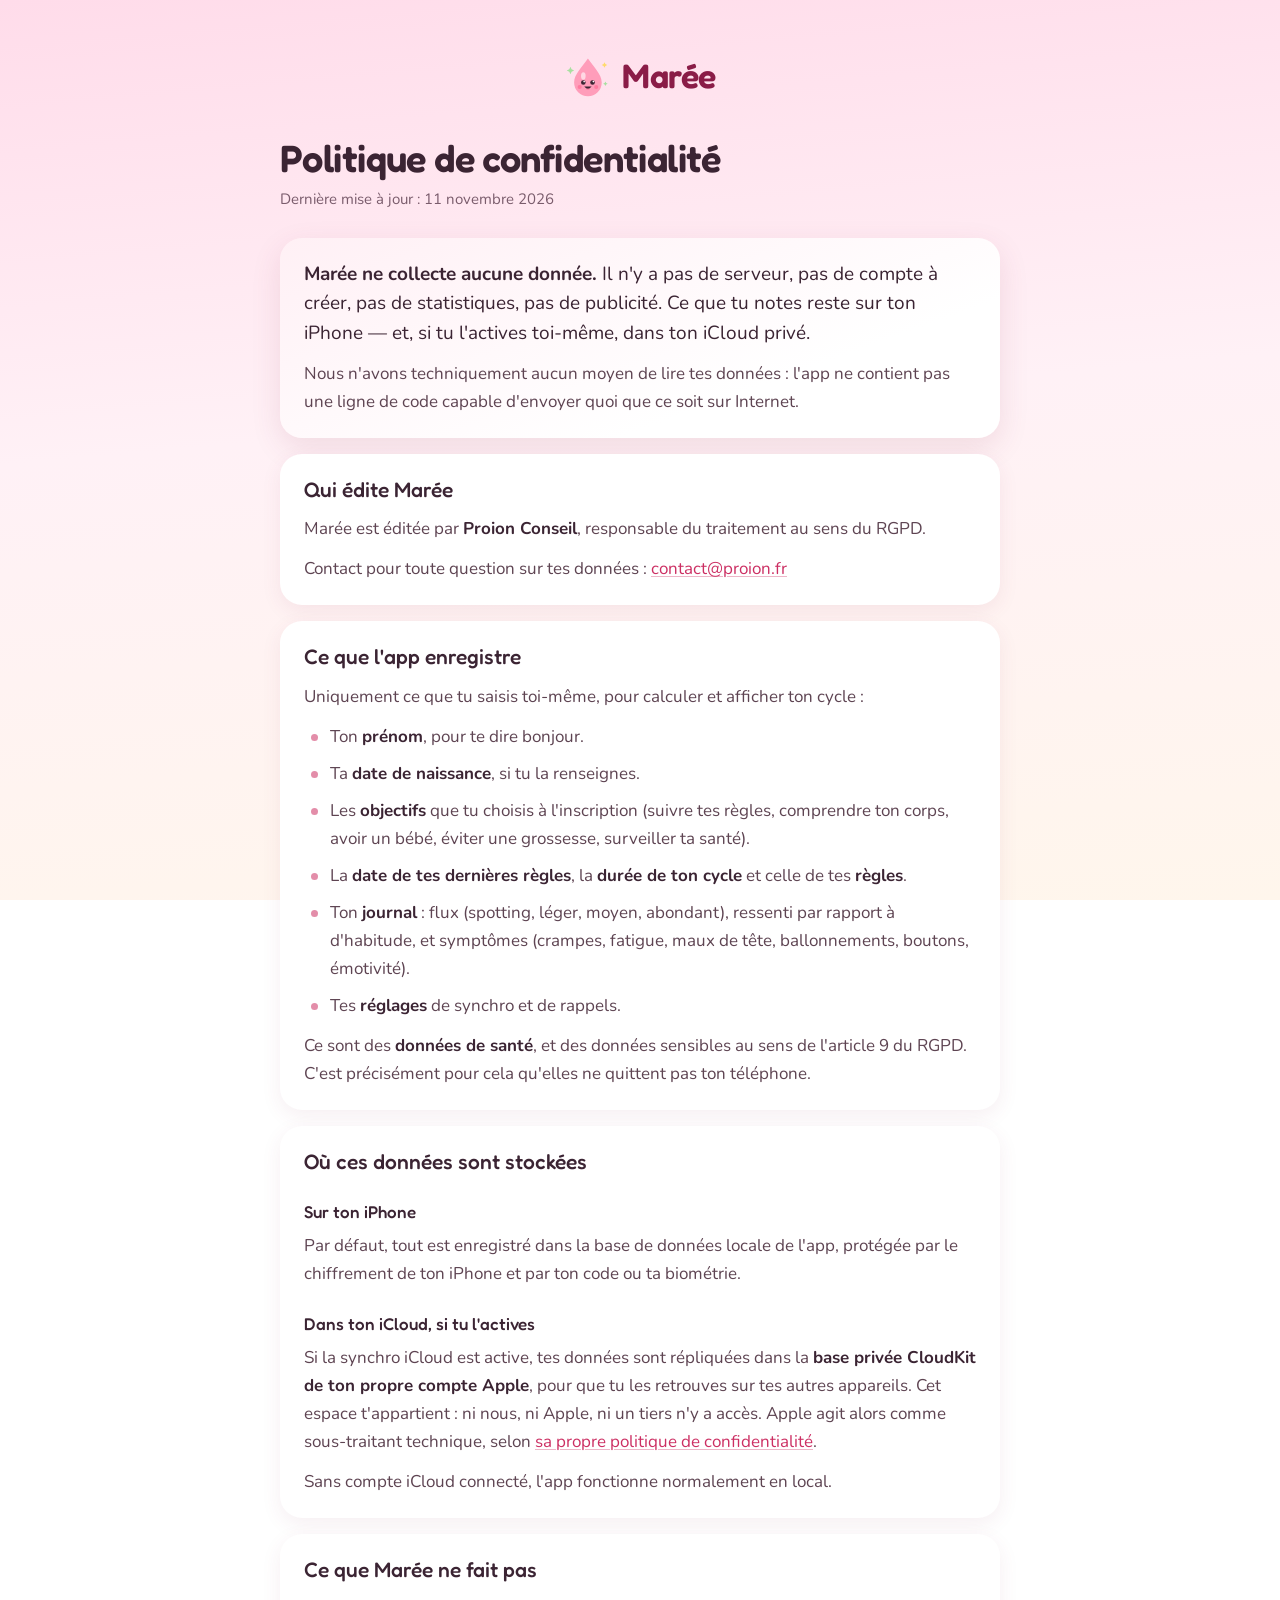
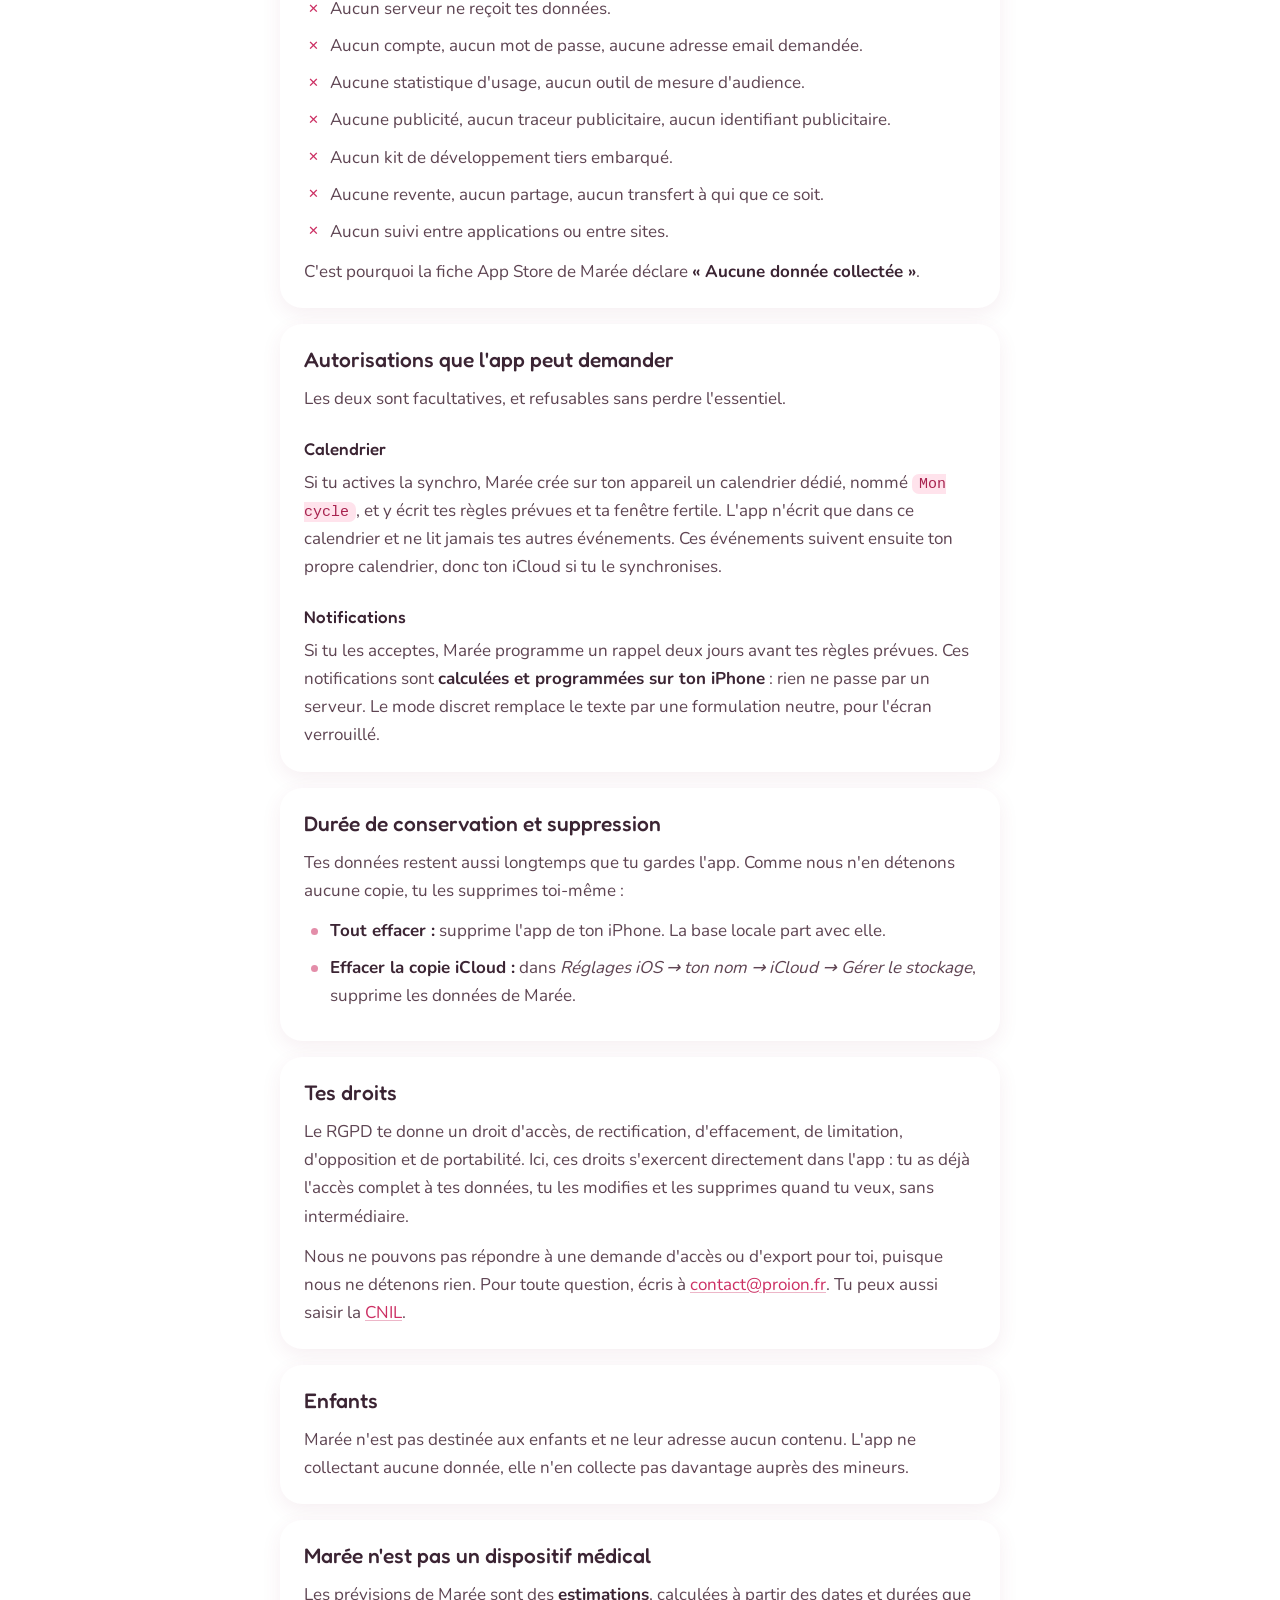
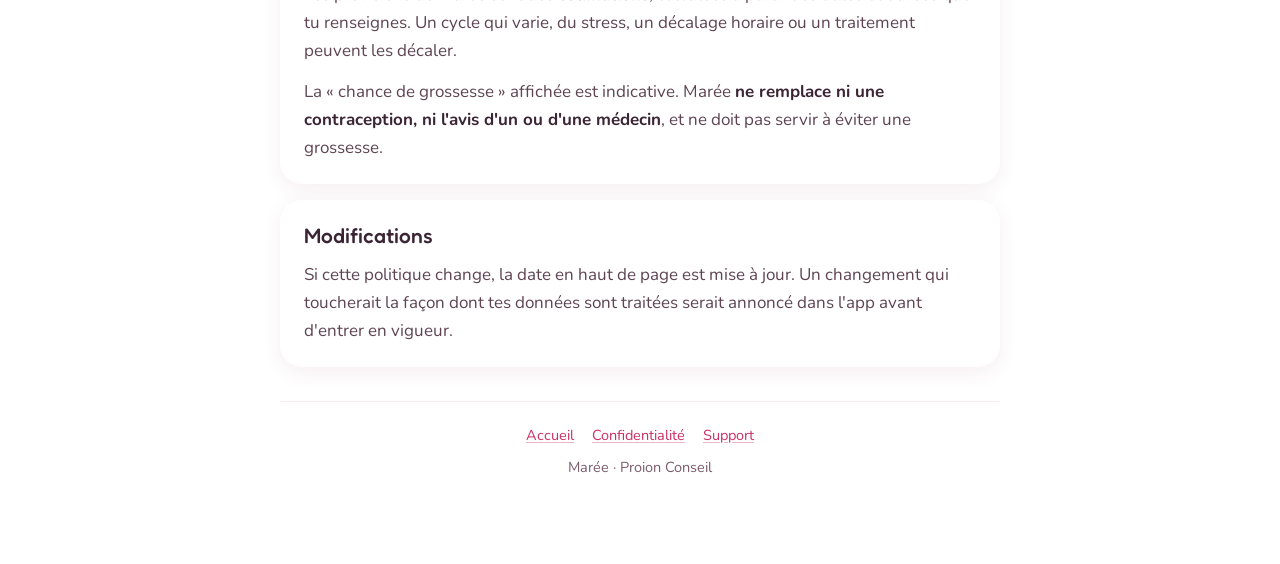
==== confidentialite.html @ 9d7bbdfd "Publie les pages de confidentialité et de support Trois pages statiques pour les deux URL qu'App Sto" ====
<!doctype html>
<html lang="fr">
<head>
<meta charset="utf-8">
<meta name="viewport" content="width=device-width, initial-scale=1">
<title>Politique de confidentialité · Marée</title>
<meta name="description" content="Marée ne collecte aucune donnée. Tout reste sur ton iPhone, et dans ton iCloud privé si tu actives la synchro.">
<meta name="robots" content="index, follow">
<link rel="stylesheet" href="style.css">
</head>
<body>
<div class="wrap">

  <header class="site">
    <a class="logo" href="index.html">
      <svg viewBox="0 0 100 100" aria-hidden="true" focusable="false">
        <path d="M14 30l2.5 5.5L22 38l-5.5 2.5L14 46l-2.5-5.5L6 38l5.5-2.5z" fill="#A8E0A0"/>
        <path d="M88 20l2 4 4 2-4 2-2 4-2-4-4-2 4-2z" fill="#FFDA6B"/>
        <path d="M90 62l1.6 3.4 3.4 1.6-3.4 1.6L90 72l-1.6-3.4L85 67l3.4-1.6z" fill="#A8E0A0"/>
        <path d="M52 12C64 30 82 46 82 64a30 30 0 0 1-60 0c0-18 18-34 30-52z" fill="#FF9DBA"/>
        <ellipse cx="42" cy="50" rx="5" ry="8" fill="#fff" opacity="0.6"/>
        <circle cx="42" cy="64" r="5" fill="#3B2433"/><circle cx="43.8" cy="62.2" r="1.8" fill="#fff"/>
        <circle cx="62" cy="64" r="5" fill="#3B2433"/><circle cx="63.8" cy="62.2" r="1.8" fill="#fff"/>
        <circle cx="34" cy="74" r="4.5" fill="#FF6F97" opacity="0.75"/>
        <circle cx="70" cy="74" r="4.5" fill="#FF6F97" opacity="0.75"/>
        <path d="M44 73q8 10 16 0z" fill="#3B2433"/>
        <path d="M48 78q4 3 8 0q-4-2-8 0z" fill="#FF6F97"/>
      </svg>
      <span class="name">Marée</span>
    </a>
  </header>

  <main>
    <h1>Politique de confidentialité</h1>
    <p class="updated">Dernière mise à jour : 11 novembre 2026</p>

    <section class="card highlight">
      <p class="lede">
        <strong>Marée ne collecte aucune donnée.</strong> Il n'y a pas de
        serveur, pas de compte à créer, pas de statistiques, pas de publicité.
        Ce que tu notes reste sur ton iPhone — et, si tu l'actives toi-même,
        dans ton iCloud privé.
      </p>
      <p>
        Nous n'avons techniquement aucun moyen de lire tes données : l'app ne
        contient pas une ligne de code capable d'envoyer quoi que ce soit sur
        Internet.
      </p>
    </section>

    <section class="card">
      <h2>Qui édite Marée</h2>
      <p>
        Marée est éditée par <strong>Proion Conseil</strong>, responsable du
        traitement au sens du RGPD.
      </p>
      <p>
        Contact pour toute question sur tes données :
        <a href="mailto:contact@proion.fr">contact@proion.fr</a>
      </p>
    </section>

    <section class="card">
      <h2>Ce que l'app enregistre</h2>
      <p>
        Uniquement ce que tu saisis toi-même, pour calculer et afficher ton
        cycle :
      </p>
      <ul>
        <li>Ton <strong>prénom</strong>, pour te dire bonjour.</li>
        <li>Ta <strong>date de naissance</strong>, si tu la renseignes.</li>
        <li>
          Les <strong>objectifs</strong> que tu choisis à l'inscription (suivre
          tes règles, comprendre ton corps, avoir un bébé, éviter une
          grossesse, surveiller ta santé).
        </li>
        <li>
          La <strong>date de tes dernières règles</strong>, la
          <strong>durée de ton cycle</strong> et celle de tes
          <strong>règles</strong>.
        </li>
        <li>
          Ton <strong>journal</strong> : flux (spotting, léger, moyen,
          abondant), ressenti par rapport à d'habitude, et symptômes (crampes,
          fatigue, maux de tête, ballonnements, boutons, émotivité).
        </li>
        <li>Tes <strong>réglages</strong> de synchro et de rappels.</li>
      </ul>
      <p>
        Ce sont des <strong>données de santé</strong>, et des données
        sensibles au sens de l'article 9 du RGPD. C'est précisément pour cela
        qu'elles ne quittent pas ton téléphone.
      </p>
    </section>

    <section class="card">
      <h2>Où ces données sont stockées</h2>
      <h3>Sur ton iPhone</h3>
      <p>
        Par défaut, tout est enregistré dans la base de données locale de
        l'app, protégée par le chiffrement de ton iPhone et par ton code ou
        ta biométrie.
      </p>
      <h3>Dans ton iCloud, si tu l'actives</h3>
      <p>
        Si la synchro iCloud est active, tes données sont répliquées dans la
        <strong>base privée CloudKit de ton propre compte Apple</strong>, pour
        que tu les retrouves sur tes autres appareils. Cet espace t'appartient :
        ni nous, ni Apple, ni un tiers n'y a accès. Apple agit alors comme
        sous-traitant technique, selon
        <a href="https://www.apple.com/fr/legal/privacy/" rel="noopener">sa
        propre politique de confidentialité</a>.
      </p>
      <p>
        Sans compte iCloud connecté, l'app fonctionne normalement en local.
      </p>
    </section>

    <section class="card">
      <h2>Ce que Marée ne fait pas</h2>
      <ul class="nope">
        <li>Aucun serveur ne reçoit tes données.</li>
        <li>Aucun compte, aucun mot de passe, aucune adresse email demandée.</li>
        <li>Aucune statistique d'usage, aucun outil de mesure d'audience.</li>
        <li>Aucune publicité, aucun traceur publicitaire, aucun identifiant publicitaire.</li>
        <li>Aucun kit de développement tiers embarqué.</li>
        <li>Aucune revente, aucun partage, aucun transfert à qui que ce soit.</li>
        <li>Aucun suivi entre applications ou entre sites.</li>
      </ul>
      <p>
        C'est pourquoi la fiche App Store de Marée déclare
        <strong>« Aucune donnée collectée »</strong>.
      </p>
    </section>

    <section class="card">
      <h2>Autorisations que l'app peut demander</h2>
      <p>Les deux sont facultatives, et refusables sans perdre l'essentiel.</p>

      <h3>Calendrier</h3>
      <p>
        Si tu actives la synchro, Marée crée sur ton appareil un calendrier
        dédié, nommé <code>Mon cycle</code>, et y écrit tes règles prévues et
        ta fenêtre fertile. L'app n'écrit que dans ce calendrier et ne lit
        jamais tes autres événements. Ces événements suivent ensuite ton
        propre calendrier, donc ton iCloud si tu le synchronises.
      </p>

      <h3>Notifications</h3>
      <p>
        Si tu les acceptes, Marée programme un rappel deux jours avant tes
        règles prévues. Ces notifications sont
        <strong>calculées et programmées sur ton iPhone</strong> : rien ne
        passe par un serveur. Le mode discret remplace le texte par une
        formulation neutre, pour l'écran verrouillé.
      </p>
    </section>

    <section class="card">
      <h2>Durée de conservation et suppression</h2>
      <p>
        Tes données restent aussi longtemps que tu gardes l'app. Comme nous
        n'en détenons aucune copie, tu les supprimes toi-même :
      </p>
      <ul>
        <li>
          <strong>Tout effacer :</strong> supprime l'app de ton iPhone. La base
          locale part avec elle.
        </li>
        <li>
          <strong>Effacer la copie iCloud :</strong> dans
          <em>Réglages iOS → ton nom → iCloud → Gérer le stockage</em>,
          supprime les données de Marée.
        </li>
      </ul>
    </section>

    <section class="card">
      <h2>Tes droits</h2>
      <p>
        Le RGPD te donne un droit d'accès, de rectification, d'effacement, de
        limitation, d'opposition et de portabilité. Ici, ces droits
        s'exercent directement dans l'app : tu as déjà l'accès complet à tes
        données, tu les modifies et les supprimes quand tu veux, sans
        intermédiaire.
      </p>
      <p>
        Nous ne pouvons pas répondre à une demande d'accès ou d'export pour
        toi, puisque nous ne détenons rien. Pour toute question, écris à
        <a href="mailto:contact@proion.fr">contact@proion.fr</a>. Tu peux aussi saisir la
        <a href="https://www.cnil.fr/fr/plaintes" rel="noopener">CNIL</a>.
      </p>
    </section>

    <section class="card">
      <h2>Enfants</h2>
      <p>
        Marée n'est pas destinée aux enfants et ne leur adresse aucun contenu.
        L'app ne collectant aucune donnée, elle n'en collecte pas davantage
        auprès des mineurs.
      </p>
    </section>

    <section class="card">
      <h2>Marée n'est pas un dispositif médical</h2>
      <p>
        Les prévisions de Marée sont des <strong>estimations</strong>,
        calculées à partir des dates et durées que tu renseignes. Un cycle qui
        varie, du stress, un décalage horaire ou un traitement peuvent les
        décaler.
      </p>
      <p>
        La « chance de grossesse » affichée est indicative. Marée
        <strong>ne remplace ni une contraception, ni l'avis d'un ou d'une
        médecin</strong>, et ne doit pas servir à éviter une grossesse.
      </p>
    </section>

    <section class="card">
      <h2>Modifications</h2>
      <p>
        Si cette politique change, la date en haut de page est mise à jour. Un
        changement qui toucherait la façon dont tes données sont traitées serait
        annoncé dans l'app avant d'entrer en vigueur.
      </p>
    </section>
  </main>

  <footer class="site">
    <nav>
      <a href="index.html">Accueil</a>
      <a href="confidentialite.html">Confidentialité</a>
      <a href="support.html">Support</a>
    </nav>
    <p>Marée · Proion Conseil</p>
  </footer>

</div>
</body>
</html>
---- style.css ----
/* Marée — feuille de style du site de documentation.
   Reprend les jetons de l'app (Maree/DesignSystem/DesignSystem.swift).

   Les polices sont hébergées ici, pas appelées chez Google : une page qui
   promet de ne rien collecter ne doit pas faire fuiter l'IP du visiteur vers
   un tiers. Fredoka et Nunito sont sous licence SIL OFL, qui autorise cette
   redistribution ; les licences sont dans fonts/. */

@font-face {
  font-family: "Fredoka";
  src: url("fonts/Fredoka.ttf") format("truetype-variations"),
       url("fonts/Fredoka.ttf") format("truetype");
  font-weight: 300 700;
  font-display: swap;
}

@font-face {
  font-family: "Nunito";
  src: url("fonts/Nunito.ttf") format("truetype-variations"),
       url("fonts/Nunito.ttf") format("truetype");
  font-weight: 200 1000;
  font-display: swap;
}

:root {
  --bg-top: #ffdcea;
  --bg-mid: #fff1f6;
  --bg-bottom: #fff6ec;

  --ink: #3b2433;
  --ink-secondary: #7a5c6c;
  --ink-tertiary: #5e4452;

  --accent: #cc2f63;
  --accent-dark: #a8234f;
  --wordmark: #8a1c47;

  --pink-100: #ffe3ec;
  --pink-050: #fff0f5;
  --divider: #fce8ef;
  --success: #2e7d4f;

  --white: #ffffff;
  --radius-card: 22px;
  --radius-small: 14px;
  --shadow-card: 0 6px 20px rgba(140, 50, 85, 0.08);
  --shadow-raised: 0 10px 30px rgba(140, 50, 85, 0.12);
}

*,
*::before,
*::after {
  box-sizing: border-box;
}

html {
  -webkit-text-size-adjust: 100%;
}

body {
  margin: 0;
  min-height: 100vh;
  padding: 0 16px 72px;
  font-family: "Nunito", -apple-system, BlinkMacSystemFont, "Segoe UI",
    system-ui, sans-serif;
  font-size: 17px;
  line-height: 1.65;
  color: var(--ink-tertiary);
  background: linear-gradient(
    175deg,
    var(--bg-top) 0%,
    var(--bg-mid) 46%,
    var(--bg-bottom) 100%
  );
  background-attachment: fixed;
}

.wrap {
  max-width: 720px;
  margin: 0 auto;
}

/* En-tête */

header.site {
  padding: 48px 0 28px;
  text-align: center;
}

.logo {
  display: inline-flex;
  align-items: center;
  gap: 12px;
  text-decoration: none;
}

.logo svg {
  display: block;
  width: 46px;
  height: 46px;
  flex: none;
}

.logo .name {
  font-family: "Fredoka", system-ui, sans-serif;
  font-size: 34px;
  font-weight: 600;
  letter-spacing: -0.01em;
  color: var(--wordmark);
}

.tagline {
  margin: 10px 0 0;
  font-size: 16px;
  color: var(--ink-secondary);
}

/* Titres */

h1 {
  margin: 0 0 6px;
  font-family: "Fredoka", system-ui, sans-serif;
  font-size: clamp(28px, 7vw, 38px);
  font-weight: 600;
  line-height: 1.18;
  letter-spacing: -0.015em;
  color: var(--ink);
}

h2 {
  margin: 0 0 12px;
  font-family: "Fredoka", system-ui, sans-serif;
  font-size: 21px;
  font-weight: 500;
  line-height: 1.3;
  color: var(--ink);
}

h3 {
  margin: 22px 0 6px;
  font-family: "Fredoka", system-ui, sans-serif;
  font-size: 17px;
  font-weight: 500;
  color: var(--ink);
}

.updated {
  margin: 0 0 26px;
  font-size: 15px;
  color: var(--ink-secondary);
}

/* Cartes */

.card {
  margin: 0 0 16px;
  padding: 22px 24px;
  background: var(--white);
  border-radius: var(--radius-card);
  box-shadow: var(--shadow-card);
}

.card > :first-child {
  margin-top: 0;
}

.card > :last-child {
  margin-bottom: 0;
}

.card.highlight {
  background: linear-gradient(160deg, var(--pink-050), var(--white) 70%);
  box-shadow: var(--shadow-raised);
}

p {
  margin: 0 0 12px;
}

ul {
  margin: 0 0 12px;
  padding-left: 0;
  list-style: none;
}

li {
  position: relative;
  margin-bottom: 9px;
  padding-left: 26px;
}

li::before {
  content: "";
  position: absolute;
  top: 0.66em;
  left: 7px;
  width: 7px;
  height: 7px;
  border-radius: 50%;
  background: var(--accent);
  opacity: 0.55;
}

strong {
  font-weight: 700;
  color: var(--ink);
}

a {
  color: var(--accent);
  text-decoration-color: rgba(204, 47, 99, 0.35);
  text-underline-offset: 2px;
}

a:hover {
  color: var(--accent-dark);
  text-decoration-color: currentColor;
}

code {
  padding: 2px 7px;
  font-family: ui-monospace, SFMono-Regular, Menlo, monospace;
  font-size: 0.88em;
  color: var(--accent-dark);
  background: var(--pink-100);
  border-radius: 7px;
}

/* Le résumé en une phrase, en tête de la politique */

.lede {
  font-size: 19px;
  line-height: 1.55;
  color: var(--ink);
}

/* Liste « ce qu'on ne fait pas » */

.nope li::before,
.yep li::before {
  top: 0.5em;
  left: 2px;
  width: 15px;
  height: 15px;
  border-radius: 0;
  opacity: 1;
  background: none;
}

.nope li::before {
  content: "✕";
  font-size: 13px;
  font-weight: 700;
  line-height: 15px;
  color: var(--accent);
  text-align: center;
}

.yep li::before {
  content: "✓";
  font-size: 14px;
  font-weight: 700;
  line-height: 15px;
  color: var(--success);
  text-align: center;
}

/* Boutons */

.actions {
  display: flex;
  flex-wrap: wrap;
  gap: 10px;
  margin-top: 18px;
}

.btn {
  display: inline-block;
  padding: 13px 22px;
  font-family: "Fredoka", system-ui, sans-serif;
  font-size: 16px;
  font-weight: 500;
  color: var(--white);
  text-decoration: none;
  background: var(--accent);
  border-radius: 999px;
  box-shadow: 0 5px 14px rgba(204, 47, 99, 0.26);
}

.btn:hover {
  color: var(--white);
  background: var(--accent-dark);
}

.btn.ghost {
  color: var(--accent);
  background: var(--white);
  box-shadow: var(--shadow-card);
}

.btn.ghost:hover {
  color: var(--accent-dark);
  background: var(--pink-050);
}

/* Contact */

.contact {
  font-family: "Fredoka", system-ui, sans-serif;
  font-size: 20px;
  color: var(--accent);
  overflow-wrap: anywhere;
}

/* Pied de page */

footer.site {
  margin-top: 34px;
  padding-top: 22px;
  border-top: 1px solid var(--divider);
  font-size: 14.5px;
  color: var(--ink-secondary);
  text-align: center;
}

footer.site nav {
  margin-bottom: 8px;
  display: flex;
  flex-wrap: wrap;
  gap: 6px 18px;
  justify-content: center;
}

@media (max-width: 480px) {
  body {
    font-size: 16.5px;
  }

  .card {
    padding: 20px 18px;
  }

  header.site {
    padding-top: 36px;
  }
}

@media print {
  body {
    background: var(--white);
    color: #000;
  }

  .card {
    box-shadow: none;
    border: 1px solid #ddd;
  }
}
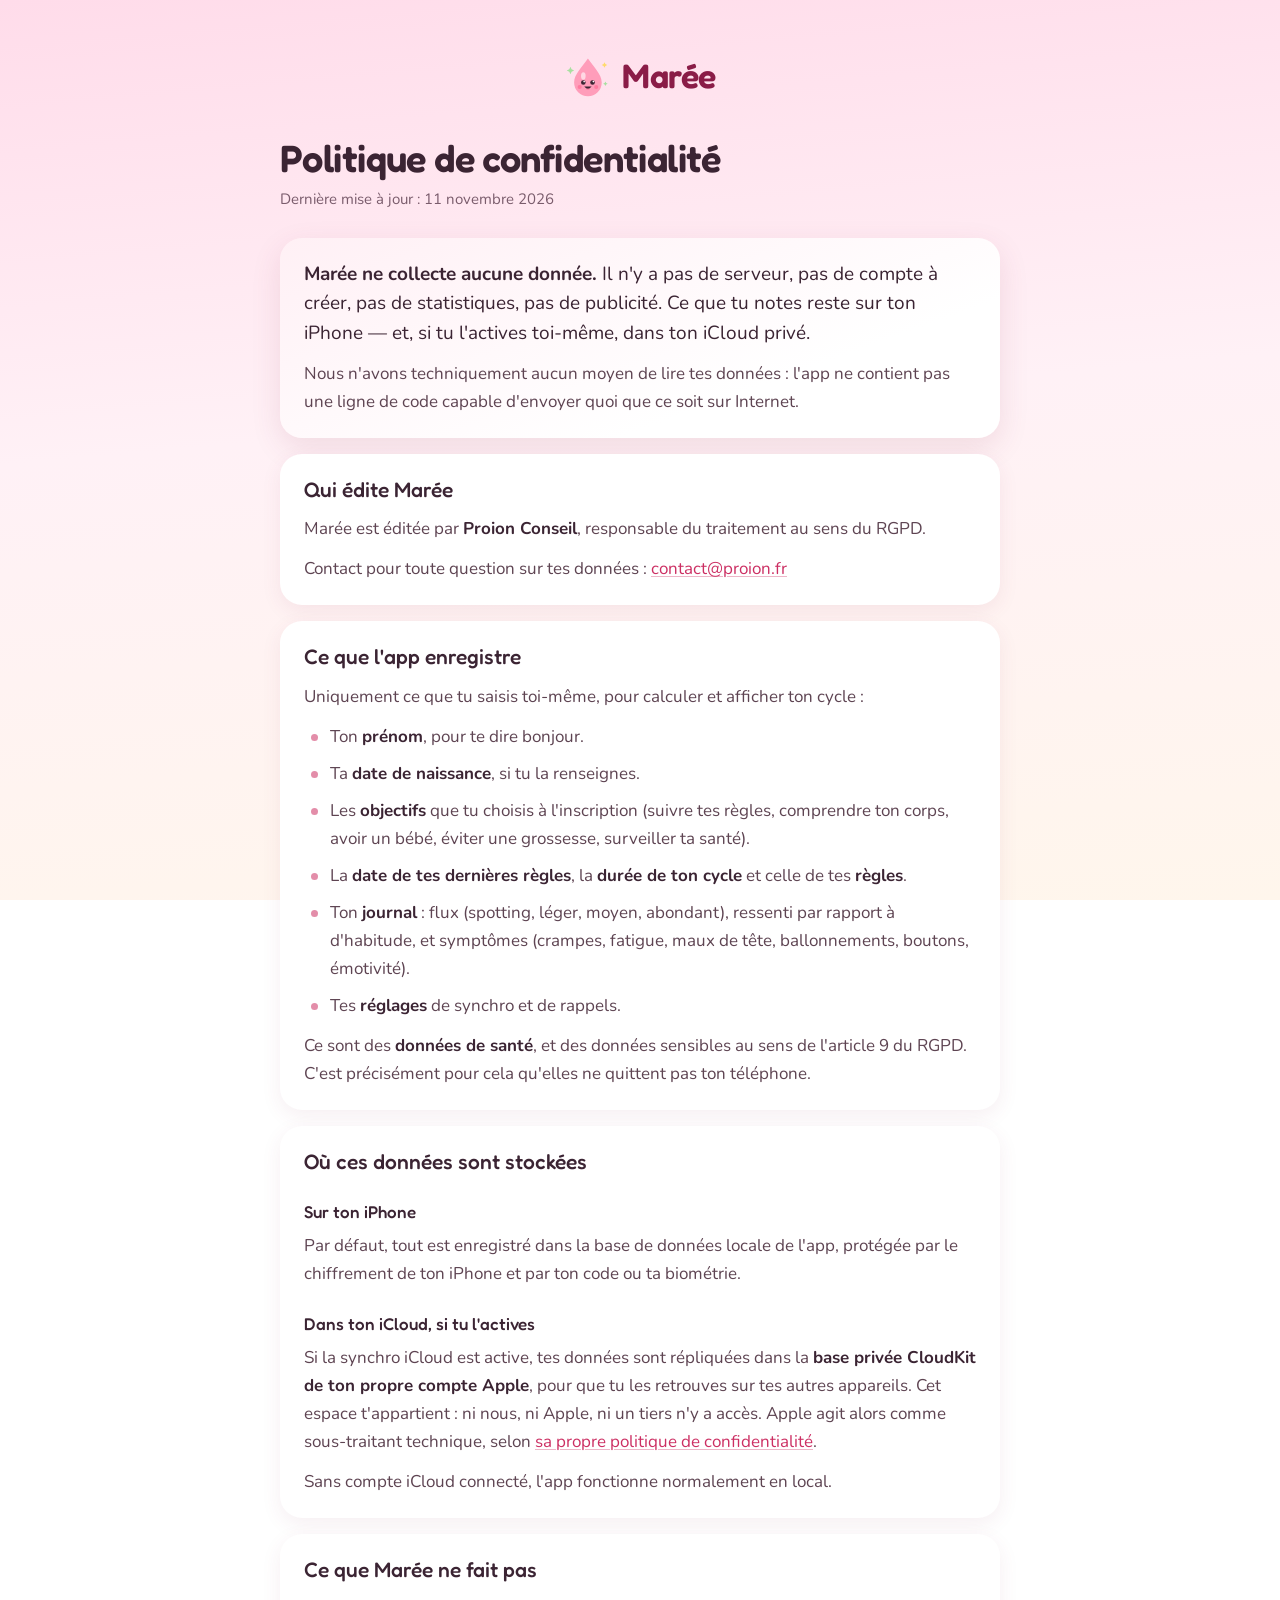
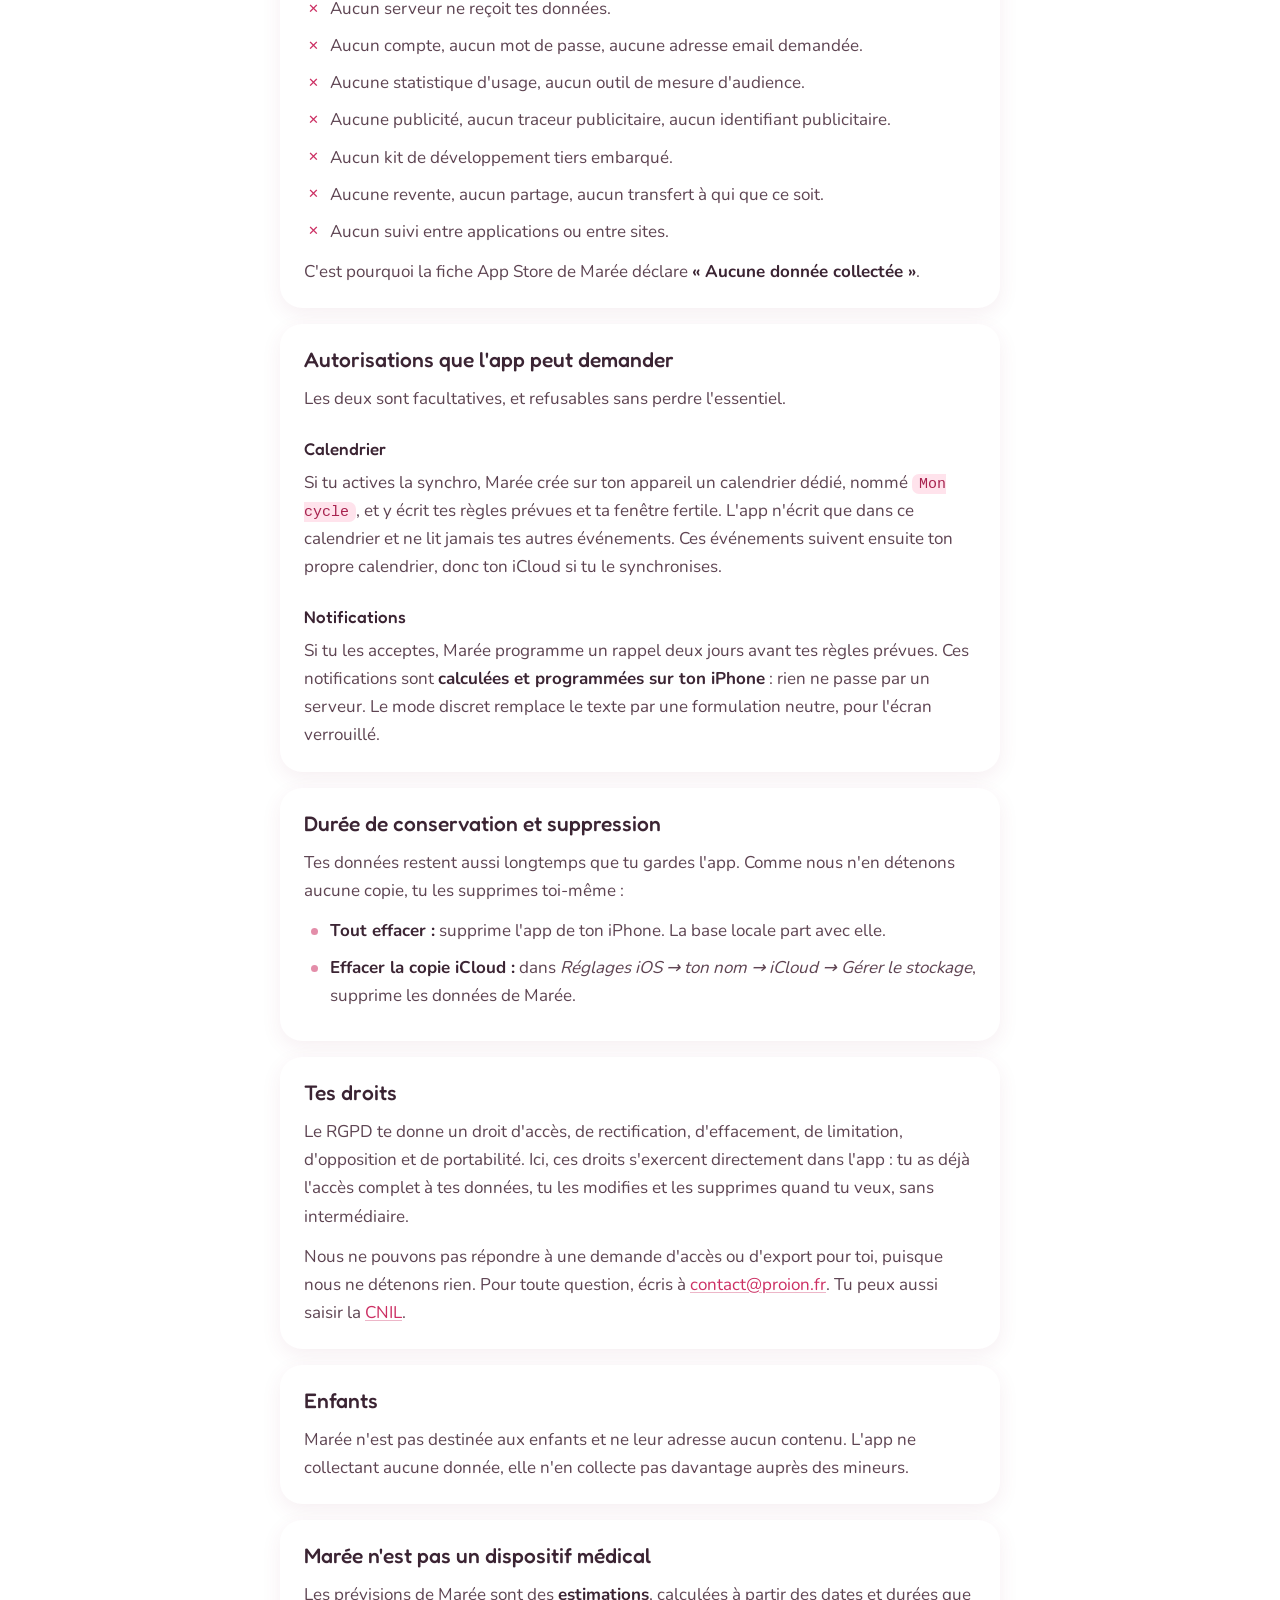
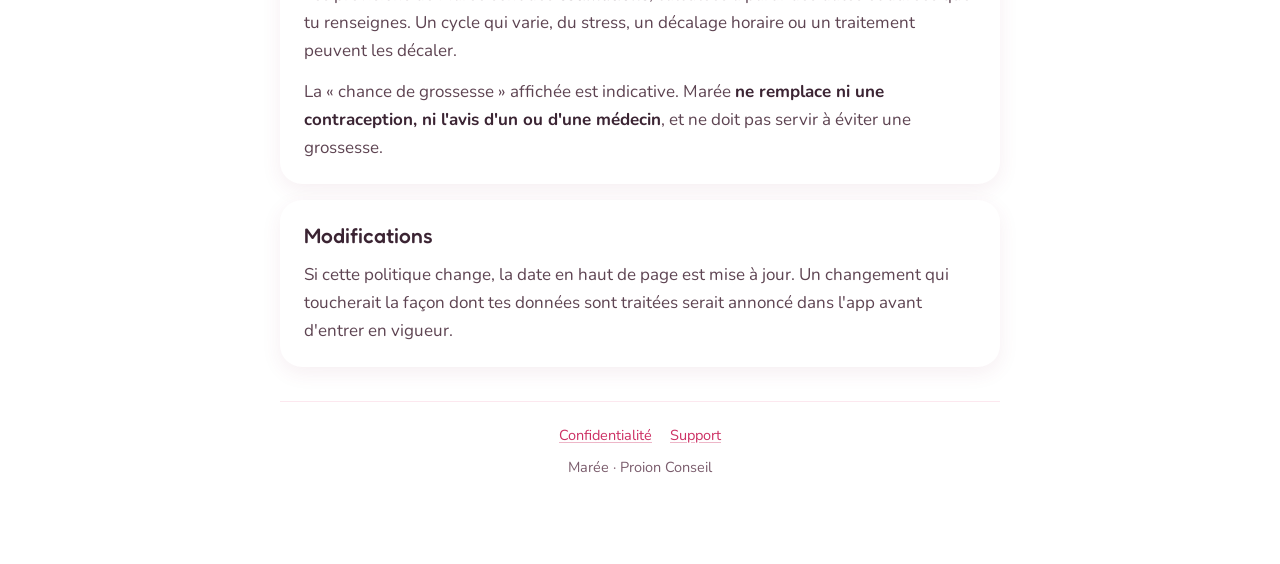
==== commit 9a999f11: "Ne garde que les pages de confidentialité et de support La page d'accueil décrivait l'app et ses fon" ====
--- a/confidentialite.html
+++ b/confidentialite.html
@@ -12,7 +12,7 @@
 <div class="wrap">
 
   <header class="site">
-    <a class="logo" href="index.html">
+    <span class="logo">
       <svg viewBox="0 0 100 100" aria-hidden="true" focusable="false">
         <path d="M14 30l2.5 5.5L22 38l-5.5 2.5L14 46l-2.5-5.5L6 38l5.5-2.5z" fill="#A8E0A0"/>
         <path d="M88 20l2 4 4 2-4 2-2 4-2-4-4-2 4-2z" fill="#FFDA6B"/>
@@ -27,7 +27,7 @@
         <path d="M48 78q4 3 8 0q-4-2-8 0z" fill="#FF6F97"/>
       </svg>
       <span class="name">Marée</span>
-    </a>
+    </span>
   </header>
 
   <main>
@@ -228,7 +228,6 @@
 
   <footer class="site">
     <nav>
-      <a href="index.html">Accueil</a>
       <a href="confidentialite.html">Confidentialité</a>
       <a href="support.html">Support</a>
     </nav>
